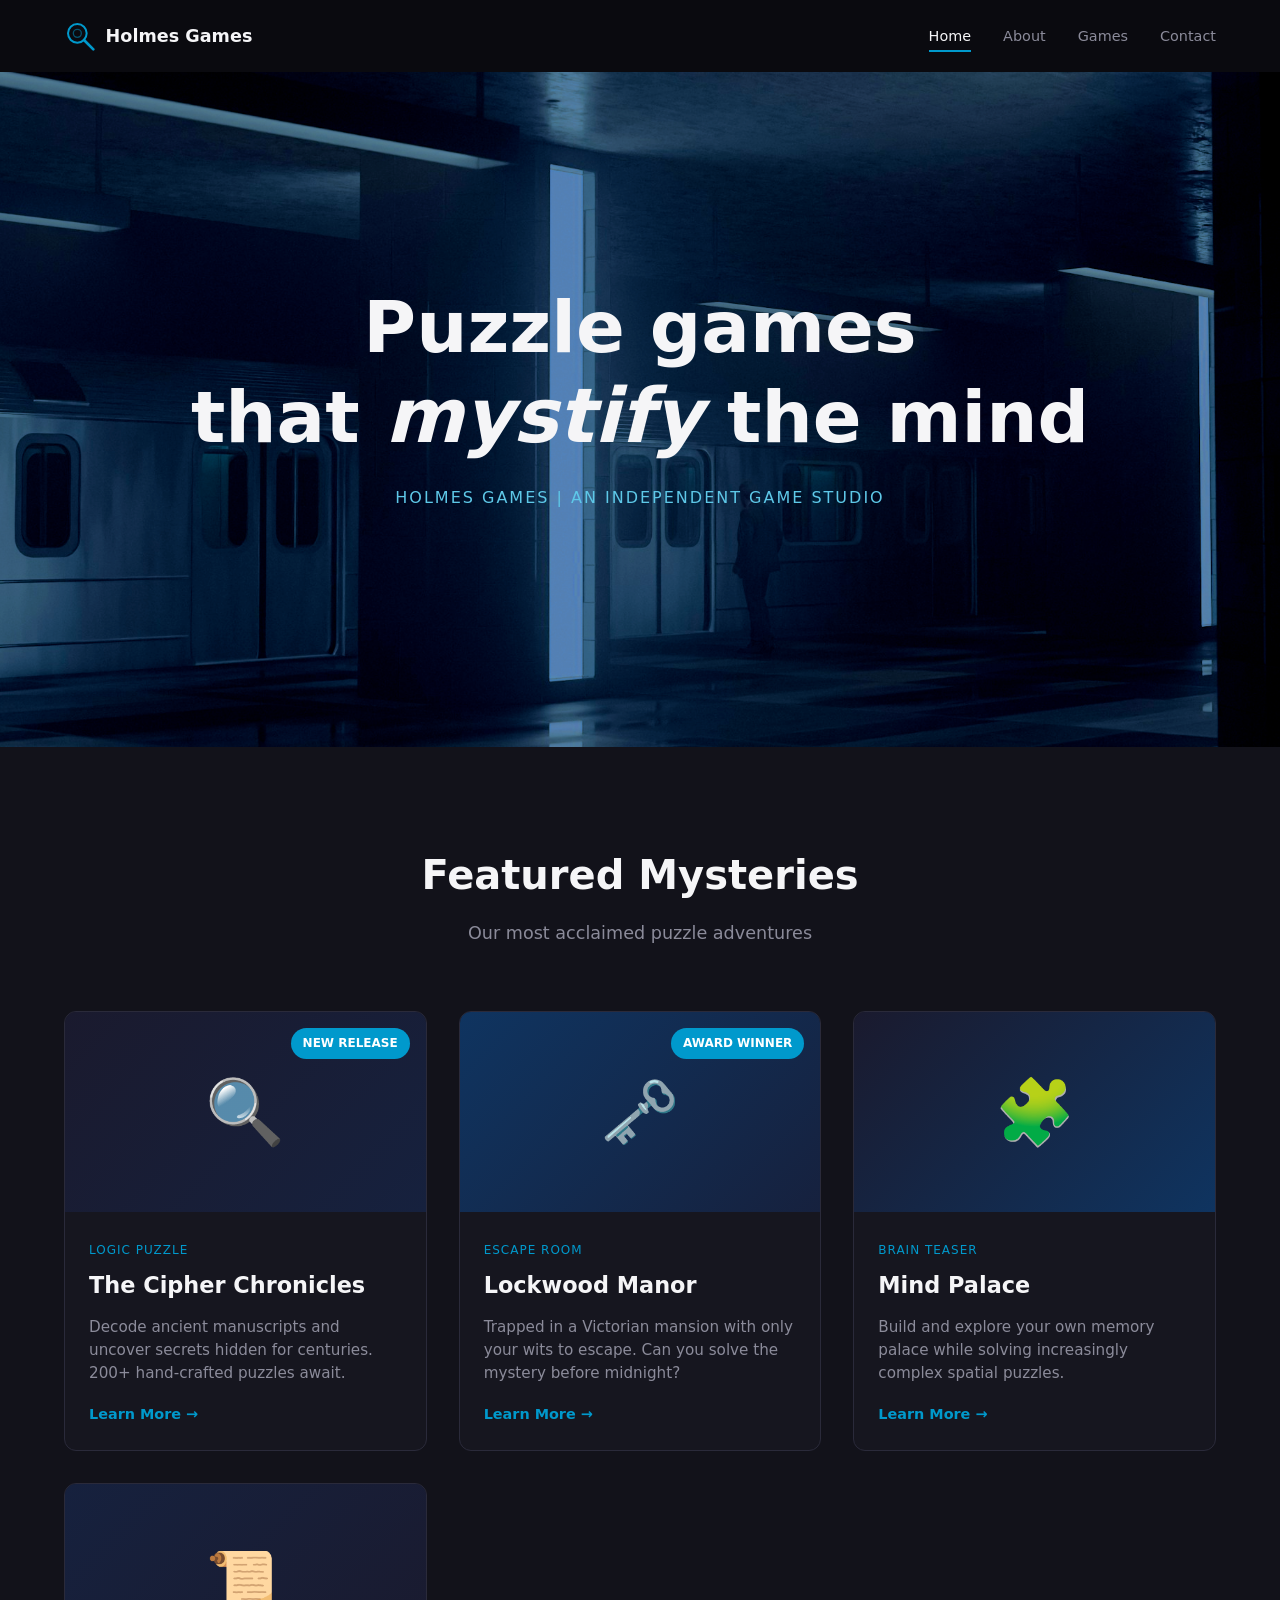
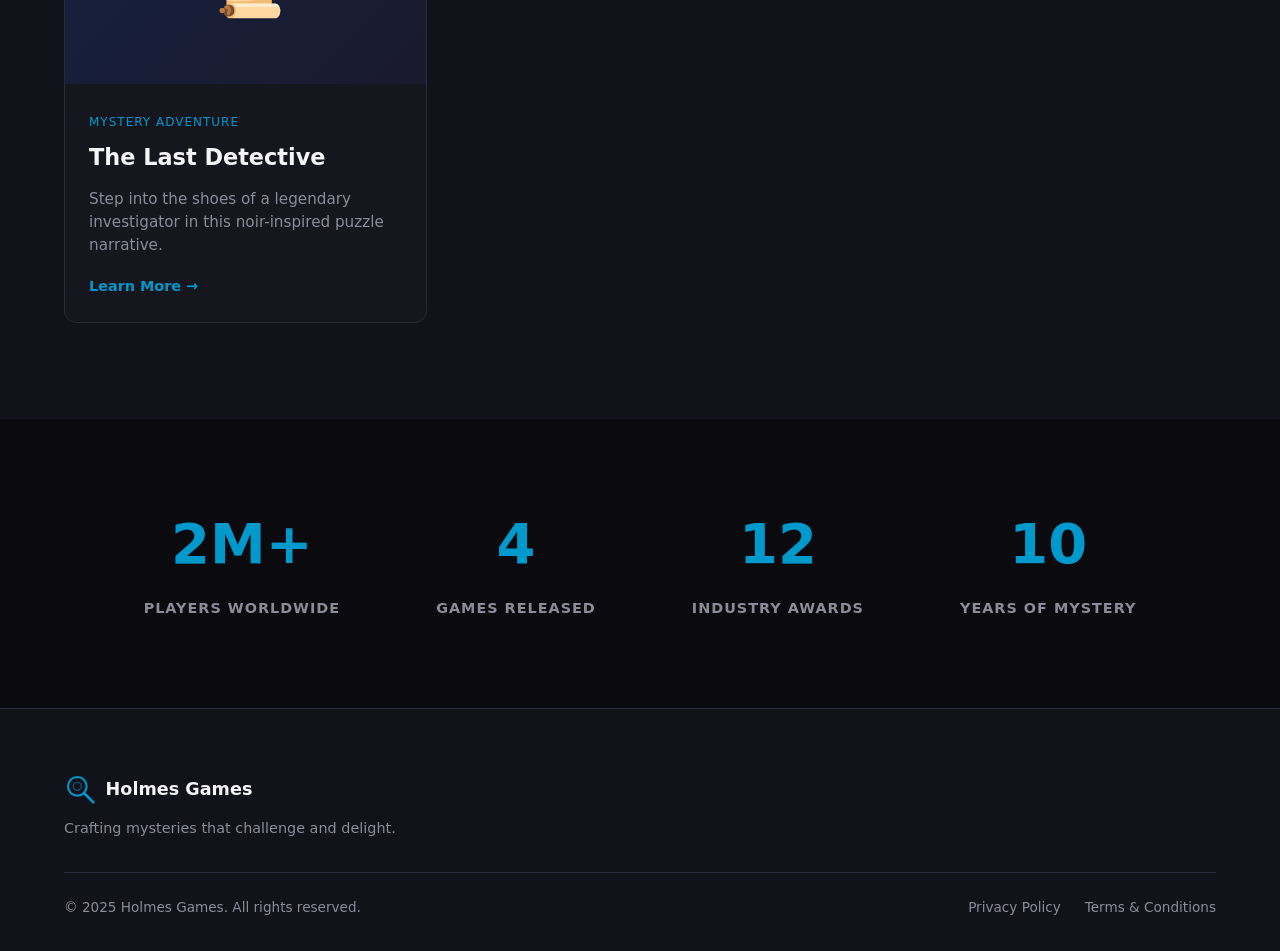
==== index.html @ ea0aa801 "full first website push" ====
<!DOCTYPE html>
<html lang="en">
<head>
    <meta charset="UTF-8">
    <meta name="viewport" content="width=device-width, initial-scale=1.0">
    <title>Holmes Games | Puzzle Game Studio</title>
    <link rel="stylesheet" href="styles.css">
</head>
<body>
    <!-- Navigation -->
    <nav class="navbar">
        <a href="index.html" class="logo">
            <svg class="logo-icon" viewBox="0 0 48 48" fill="none" xmlns="http://www.w3.org/2000/svg">
                <circle cx="20" cy="20" r="14" stroke="currentColor" stroke-width="3" fill="none"/>
                <line x1="30" y1="30" x2="44" y2="44" stroke="currentColor" stroke-width="4" stroke-linecap="round"/>
                <circle cx="20" cy="20" r="6" stroke="currentColor" stroke-width="2" fill="none" opacity="0.5"/>
            </svg>
            <span class="logo-text">Holmes Games</span>
        </a>
        <button class="mobile-menu-btn" onclick="toggleMobileMenu()">
            <span></span>
            <span></span>
            <span></span>
        </button>
        <ul class="nav-links">
            <li><a href="index.html" class="active">Home</a></li>
            <li><a href="about.html">About</a></li>
            <li><a href="games.html">Games</a></li>
            <li><a href="contact.html">Contact</a></li>
        </ul>
    </nav>

    <!-- Hero Section -->
    <section class="hero game-render-hero">
        <div class="hero-content">
            <h1 class="hero-title">
                <span class="hero-line">Puzzle games</span>
                <span class="hero-line">that <span class="hero-emphasis">mystify</span> the mind</span>
            </h1>
            <p class="hero-tagline">Holmes Games | An Independent Game Studio</p>
        </div>
    </section>

    <!-- Featured Games Section -->
    <section class="featured-games">
        <div class="section-header">
            <h2>Featured Mysteries</h2>
            <p>Our most acclaimed puzzle adventures</p>
        </div>
        <div class="games-grid">
            <article class="game-card">
                <div class="game-image" style="background: linear-gradient(135deg, #1a1a2e 0%, #16213e 100%);">
                    <div class="game-badge">New Release</div>
                    <div class="game-icon">🔍</div>
                </div>
                <div class="game-content">
                    <span class="game-genre">Logic Puzzle</span>
                    <h3>The Cipher Chronicles</h3>
                    <p>Decode ancient manuscripts and uncover secrets hidden for centuries. 200+ hand-crafted puzzles await.</p>
                    <a href="games.html" class="game-link">Learn More →</a>
                </div>
            </article>

            <article class="game-card">
                <div class="game-image" style="background: linear-gradient(135deg, #0f3460 0%, #16213e 100%);">
                    <div class="game-badge">Award Winner</div>
                    <div class="game-icon">🗝️</div>
                </div>
                <div class="game-content">
                    <span class="game-genre">Escape Room</span>
                    <h3>Lockwood Manor</h3>
                    <p>Trapped in a Victorian mansion with only your wits to escape. Can you solve the mystery before midnight?</p>
                    <a href="games.html" class="game-link">Learn More →</a>
                </div>
            </article>

            <article class="game-card">
                <div class="game-image" style="background: linear-gradient(135deg, #1a1a2e 0%, #0f3460 100%);">
                    <div class="game-icon">🧩</div>
                </div>
                <div class="game-content">
                    <span class="game-genre">Brain Teaser</span>
                    <h3>Mind Palace</h3>
                    <p>Build and explore your own memory palace while solving increasingly complex spatial puzzles.</p>
                    <a href="games.html" class="game-link">Learn More →</a>
                </div>
            </article>

            <article class="game-card">
                <div class="game-image" style="background: linear-gradient(135deg, #16213e 0%, #1a1a2e 100%);">
                    <div class="game-icon">📜</div>
                </div>
                <div class="game-content">
                    <span class="game-genre">Mystery Adventure</span>
                    <h3>The Last Detective</h3>
                    <p>Step into the shoes of a legendary investigator in this noir-inspired puzzle narrative.</p>
                    <a href="games.html" class="game-link">Learn More →</a>
                </div>
            </article>

        </div>
    </section>

    <!-- Stats Section -->
    <section class="stats-section">
        <div class="stat">
            <span class="stat-number">2M+</span>
            <span class="stat-label">Players Worldwide</span>
        </div>
        <div class="stat">
            <span class="stat-number">4</span>
            <span class="stat-label">Games Released</span>
        </div>
        <div class="stat">
            <span class="stat-number">12</span>
            <span class="stat-label">Industry Awards</span>
        </div>
        <div class="stat">
            <span class="stat-number">10</span>
            <span class="stat-label">Years of Mystery</span>
        </div>
    </section>
    
    <!-- Footer -->
    <footer class="footer">
        <div class="footer-main">
            <div class="footer-brand">
                <a href="index.html" class="logo">
                    <svg class="logo-icon" viewBox="0 0 48 48" fill="none" xmlns="http://www.w3.org/2000/svg">
                        <circle cx="20" cy="20" r="14" stroke="currentColor" stroke-width="3" fill="none"/>
                        <line x1="30" y1="30" x2="44" y2="44" stroke="currentColor" stroke-width="4" stroke-linecap="round"/>
                        <circle cx="20" cy="20" r="6" stroke="currentColor" stroke-width="2" fill="none" opacity="0.5"/>
                    </svg>
                    <span class="logo-text">Holmes Games</span>
                </a>
                <p class="footer-tagline">Crafting mysteries that challenge and delight.</p>
            </div>
        </div>
        <div class="footer-bottom">
            <p>&copy; 2025 Holmes Games. All rights reserved.</p>
            <div class="footer-links">
                <a href="privacy.html">Privacy Policy</a>
                <a href="terms.html">Terms & Conditions</a>
            </div>
        </div>
    </footer>

    <script src="script.js"></script>
</body>
</html>
---- styles.css ----
/* CSS Reset & Variables */
* {
    margin: 0;
    padding: 0;
    box-sizing: border-box;
}

:root {
    --color-bg: #0a0a0f;
    --color-bg-secondary: #12121a;
    --color-bg-card: #16161f;
    --color-text: #f5f5f7;
    --color-text-muted: #8b8b9a;
    --color-primary: #09c;
    --color-primary-hover: #0ad;
    --color-accent: #0ad;
    --color-highlight-accent: rgb(94, 200, 232);
    --color-border: #2a2a3a;
    
    --font-sans: 'Segoe UI', system-ui, -apple-system, sans-serif;
    --font-serif: Georgia, 'Times New Roman', serif;
    
    --transition-fast: 0.2s ease;
    --transition-medium: 0.3s ease;
}

html {
    scroll-behavior: smooth;
}

body {
    font-family: var(--font-sans);
    background-color: var(--color-bg);
    color: var(--color-text);
    line-height: 1.6;
    min-height: 100vh;
}

a {
    text-decoration: none;
    color: inherit;
    transition: color var(--transition-fast);
}

/* Navigation */
.navbar {
    display: flex;
    justify-content: space-between;
    align-items: center;
    padding: 1.25rem 5%;
    background: var(--color-bg);
    position: sticky;
    top: 0;
    z-index: 1000;
}

.logo {
    display: flex;
    align-items: center;
    gap: 0.6rem;
}

.logo-icon {
    width: 32px;
    height: 32px;
    color: var(--color-primary);
}

.logo-text {
    font-family: var(--font-sans);
    font-size: 1.1rem;
    font-weight: 700;
    color: var(--color-text);
}

.nav-links {
    display: flex;
    list-style: none;
    gap: 2rem;
}

.nav-links a {
    font-size: 0.9rem;
    font-weight: 500;
    color: var(--color-text-muted);
    position: relative;
    padding: 0.5rem 0;
}

.nav-links a:hover,
.nav-links a.active {
    color: var(--color-text);
}

.nav-links a::after {
    content: '';
    position: absolute;
    bottom: 0;
    left: 0;
    width: 0;
    height: 2px;
    background: var(--color-primary);
    transition: width var(--transition-medium);
}

.nav-links a:hover::after,
.nav-links a.active::after {
    width: 100%;
}

.mobile-menu-btn {
    display: none;
    flex-direction: column;
    gap: 5px;
    background: none;
    border: none;
    cursor: pointer;
    padding: 0.5rem;
}

.mobile-menu-btn span {
    width: 25px;
    height: 2px;
    background: var(--color-text);
    transition: var(--transition-fast);
}

/* Hero Section */
.hero {
    display: flex;
    flex-direction: column;
    align-items: center;
    justify-content: center;
    min-height: 75vh;
    padding: 6rem 5%;
    text-align: center;
    /* background: var(--color-bg); */
    background-image: url("./hero-bg.png");
    background-position: center;
    background-size: cover;
    position: relative;
}

.hero-content {
    max-width: 900px;
    position: relative;
    z-index: 2;
}

.hero-tagline {
    font-size: 1em;
    font-weight: 400;
    text-transform: uppercase;
    letter-spacing: 2px;
    color: var(--color-highlight-accent);
    margin-bottom: 1.5rem;
}

.hero-title {
    font-family: var(--font-sans);
    font-size: clamp(2.5rem, 6vw, 4.5rem);
    font-weight: 700;
    line-height: 1.2;
    margin-bottom: 1.5rem;
}

.hero-line {
    display: block;
}
.hero-emphasis {
    font-style: italic;
    font-size: 1.05em;
}

.hero-line.highlight {
    color: var(--color-text);
}

.hero-description {
    font-size: 1.25rem;
    color: var(--color-text-muted);
    margin-bottom: 2rem;
    max-width: 700px;
    margin-left: auto;
    margin-right: auto;
    line-height: 1.6;
}

.hero-buttons {
    display: flex;
    gap: 1rem;
    justify-content: center;
    flex-wrap: wrap;
}

.btn {
    display: inline-block;
    padding: 0.875rem 1.75rem;
    font-size: 0.95rem;
    font-weight: 600;
    border-radius: 6px;
    cursor: pointer;
    transition: all var(--transition-fast);
    border: none;
}

.btn-primary {
    background: var(--color-primary);
    color: #ffffff;
}

.btn-primary:hover {
    background: var(--color-primary-hover);
}

.btn-secondary {
    background: var(--color-bg-card);
    color: var(--color-text);
    border: 1px solid var(--color-border);
}

.btn-secondary:hover {
    border-color: var(--color-primary);
    color: var(--color-primary);
}

/* Featured Games Section */
.featured-games {
    padding: 6rem 5%;
    background: var(--color-bg-secondary);
}

.section-header {
    text-align: center;
    margin-bottom: 4rem;
}

.section-header h2 {
    font-family: var(--font-sans);
    font-size: 2.5rem;
    margin-bottom: 0.75rem;
    font-weight: 600;
}

.section-header p {
    color: var(--color-text-muted);
    font-size: 1.1rem;
}

.games-grid {
    display: grid;
    grid-template-columns: repeat(auto-fit, minmax(300px, 1fr));
    gap: 2rem;
    max-width: 1400px;
    margin: 0 auto;
}

.game-card {
    background: var(--color-bg-card);
    border-radius: 12px;
    overflow: hidden;
    transition: transform var(--transition-medium), box-shadow var(--transition-medium);
    border: 1px solid var(--color-border);
}

.game-card:hover {
    transform: translateY(-8px);
    box-shadow: 0 20px 40px rgba(0, 153, 204, 0.15);
}

.game-image {
    height: 200px;
    display: flex;
    align-items: center;
    justify-content: center;
    position: relative;
}

.game-icon {
    font-size: 4rem;
}

.game-badge {
    position: absolute;
    top: 1rem;
    right: 1rem;
    background: var(--color-primary);
    color: #ffffff;
    padding: 0.35rem 0.75rem;
    border-radius: 20px;
    font-size: 0.75rem;
    font-weight: 600;
    text-transform: uppercase;
}

.game-content {
    padding: 1.5rem;
}

.game-genre {
    display: inline-block;
    font-size: 0.75rem;
    text-transform: uppercase;
    letter-spacing: 1px;
    color: var(--color-primary);
    margin-bottom: 0.5rem;
}

.game-content h3 {
    font-family: var(--font-sans);
    font-size: 1.4rem;
    margin-bottom: 0.75rem;
    font-weight: 700;
}

.game-content p {
    color: var(--color-text-muted);
    font-size: 0.95rem;
    margin-bottom: 1rem;
    line-height: 1.5;
    max-width: 600px;
}

.game-link {
    color: var(--color-primary);
    font-weight: 600;
    font-size: 0.9rem;
    position: relative;
    display: inline-block;
}

.game-link:hover {
    color: var(--color-highlight-accent);
}

/* Stats Section */
.stats-section {
    display: flex;
    justify-content: center;
    gap: 6rem;
    padding: 5rem 5%;
    background: var(--color-bg);
    flex-wrap: wrap;
}

.stat {
    text-align: center;
}

.stat-number {
    display: block;
    font-family: var(--font-sans);
    font-size: 3.5rem;
    font-weight: 700;
    color: var(--color-primary);
    margin-bottom: 0.5rem;
}

.stat-label {
    display: block;
    font-size: 0.9rem;
    color: var(--color-text-muted);
    text-transform: uppercase;
    letter-spacing: 1px;
    margin-bottom: 0.5rem;
    font-weight: 600;
}

/* Footer */
.footer {
    background: var(--color-bg-secondary);
    padding: 4rem 5% 2rem;
    border-top: 1px solid var(--color-border);
}

.footer-main {
    max-width: 1400px;
    margin: 0 auto 2rem;
}

.footer-brand .logo {
    margin-bottom: 0.75rem;
}

.footer-tagline {
    color: var(--color-text-muted);
    font-size: 0.9rem;
}

.footer-bottom {
    display: flex;
    justify-content: space-between;
    align-items: center;
    padding-top: 1.5rem;
    border-top: 1px solid var(--color-border);
    flex-wrap: wrap;
    gap: 1rem;
    max-width: 1400px;
    margin: 0 auto;
}

.footer-bottom p {
    color: var(--color-text-muted);
    font-size: 0.85rem;
}

.footer-links {
    display: flex;
    gap: 1.5rem;
}

.footer-links a {
    color: var(--color-text-muted);
    font-size: 0.85rem;
}

.footer-links a:hover {
    color: var(--color-text);
}

/* About Page Styles */
.page-header {
    text-align: center;
    padding: 5rem 4rem;
    background: var(--color-bg-secondary);
}

.page-header h1 {
    font-family: var(--font-sans);
    font-size: clamp(2rem, 4vw, 3rem);
    margin-bottom: 1rem;
    font-weight: 700;
}

.page-header p {
    color: var(--color-text-muted);
    font-size: 1.1rem;
    max-width: 600px;
    margin: 0 auto;
}

.about-content {
    padding: 5rem 5%;
    max-width: 1200px;
    margin: 0 auto;
}

.about-section {
    margin-bottom: 4rem;
}

.about-section h2 {
    font-family: var(--font-sans);
    font-size: 1.5rem;
    color: var(--color-text);
    margin-bottom: 1.5rem;
    font-weight: 700;
}

.about-section p {
    color: var(--color-text-muted);
    font-size: 1.1rem;
    line-height: 1.8;
    margin-bottom: 1rem;
}

.team-grid {
    display: grid;
    grid-template-columns: repeat(auto-fit, minmax(250px, 1fr));
    gap: 2rem;
    margin-top: 2rem;
}

.team-member {
    background: var(--color-bg-card);
    padding: 2rem;
    border-radius: 12px;
    text-align: center;
    border: 1px solid var(--color-border);
}

.team-avatar {
    width: 100px;
    height: 100px;
    border-radius: 50%;
    background: var(--color-primary);
    margin: 0 auto 1rem;
    display: flex;
    align-items: center;
    justify-content: center;
    font-size: 2.5rem;
}

.team-member h3 {
    font-size: 1.2rem;
    margin-bottom: 0.25rem;
}

.team-member span {
    color: var(--color-text-muted);
    font-size: 0.9rem;
}

/* Games Page Styles */
.games-page-grid {
    padding: 0;
    display: flex;
    flex-direction: column;
    gap: 0;
}

.game-card-large {
    display: flex;
    flex-direction: row;
    background: var(--color-bg);
    overflow: hidden;
    border-bottom: 1px solid var(--color-border);
    transition: background var(--transition-medium);
}

.game-card-large:hover {
    background: var(--color-bg-card);
}

.game-card-large .game-image {
    width: 400px;
    min-height: 320px;
    flex-shrink: 0;
    height: auto;
}

.game-card-large .game-content {
    padding: 2.5rem 3rem;
}

.game-card-large h3 {
    font-family: var(--font-sans);
    font-size: 1.75rem;
    margin-bottom: 1rem;
    font-weight: 700;
}

.game-features {
    display: flex;
    flex-wrap: wrap;
    gap: 0.5rem;
    margin-top: 1.5rem;
}

.game-feature {
    background: var(--color-bg-secondary);
    padding: 0.4rem 0.85rem;
    border-radius: 4px;
    font-size: 0.75rem;
    color: var(--color-text-muted);
    font-weight: 500;
}

/* Contact Page Styles */
.contact-section {
    padding: 5rem 5%;
    max-width: 800px;
    margin: 0 auto;
}

.contact-form {
    background: var(--color-bg-card);
    padding: 3rem;
    border-radius: 16px;
    border: 1px solid var(--color-border);
}

.form-group {
    margin-bottom: 1.5rem;
}

.form-group label {
    display: block;
    margin-bottom: 0.5rem;
    font-weight: 500;
    color: var(--color-text);
}

.form-group input,
.form-group textarea,
.form-group select {
    width: 100%;
    padding: 1rem;
    background: var(--color-bg);
    border: 1px solid var(--color-border);
    border-radius: 8px;
    color: var(--color-text);
    font-family: var(--font-sans);
    font-size: 1rem;
    transition: border-color var(--transition-fast);
}

.form-group input:focus,
.form-group textarea:focus,
.form-group select:focus {
    outline: none;
    border-color: var(--color-primary);
}

.form-group textarea {
    min-height: 150px;
    resize: vertical;
}

.form-submit {
    width: 100%;
    padding: 1rem;
    background: var(--color-primary);
    color: var(--color-bg);
    border: none;
    border-radius: 8px;
    font-size: 1rem;
    font-weight: 600;
    cursor: pointer;
    transition: background var(--transition-fast);
}

.form-submit:hover {
    background: var(--color-primary-hover);
}

/* Security warning banner (for training display) */
.security-warning {
    background: #ff4444;
    color: white;
    padding: 1rem;
    text-align: center;
    font-size: 0.9rem;
}

.security-warning strong {
    display: block;
    margin-bottom: 0.25rem;
}

/* Legal Pages */
.legal-content {
    padding: 4rem 5%;
    max-width: 900px;
    margin: 0 auto;
}

.legal-content h2 {
    font-family: var(--font-sans);
    font-size: 1.25rem;
    color: var(--color-text);
    margin-top: 2rem;
    margin-bottom: 1rem;
    font-weight: 700;
}

.legal-content p,
.legal-content li {
    color: var(--color-text-muted);
    line-height: 1.8;
    margin-bottom: 1rem;
}

.legal-content ul {
    padding-left: 1.5rem;
}

/* Responsive Design */
@media (max-width: 768px) {
    .nav-links {
        display: none;
        position: absolute;
        top: 100%;
        left: 0;
        right: 0;
        background: var(--color-bg-secondary);
        flex-direction: column;
        padding: 1rem;
        gap: 0;
        border-bottom: 1px solid var(--color-border);
    }

    .nav-links.active {
        display: flex;
    }

    .nav-links li {
        border-bottom: 1px solid var(--color-border);
    }

    .nav-links li:last-child {
        border-bottom: none;
    }

    .nav-links a {
        display: block;
        padding: 1rem;
    }

    .mobile-menu-btn {
        display: flex;
    }

    .hero {
        padding: 4rem 5%;
        min-height: 50vh;
    }

    .magnifying-glass-hero {
        width: 300px;
        height: 300px;
    }

    .stats-section {
        gap: 2rem 4rem;
        padding: 3rem 5%;
    }

    .stat-number {
        font-size: 2.5rem;
    }

    .footer-bottom {
        flex-direction: column;
        text-align: center;
    }

    .game-card {
        flex-direction: column;
    }

    .game-card .game-image {
        width: 100%;
        min-height: 200px;
    }

    .game-card .game-content {
        padding: 1.5rem;
    }

    .game-card-large {
        flex-direction: column;
    }

    .game-card-large .game-image {
        width: 100%;
        min-height: 200px;
    }

    .game-card-large .game-content {
        padding: 1.5rem;
    }

    .contact-form {
        padding: 1.5rem;
    }
}
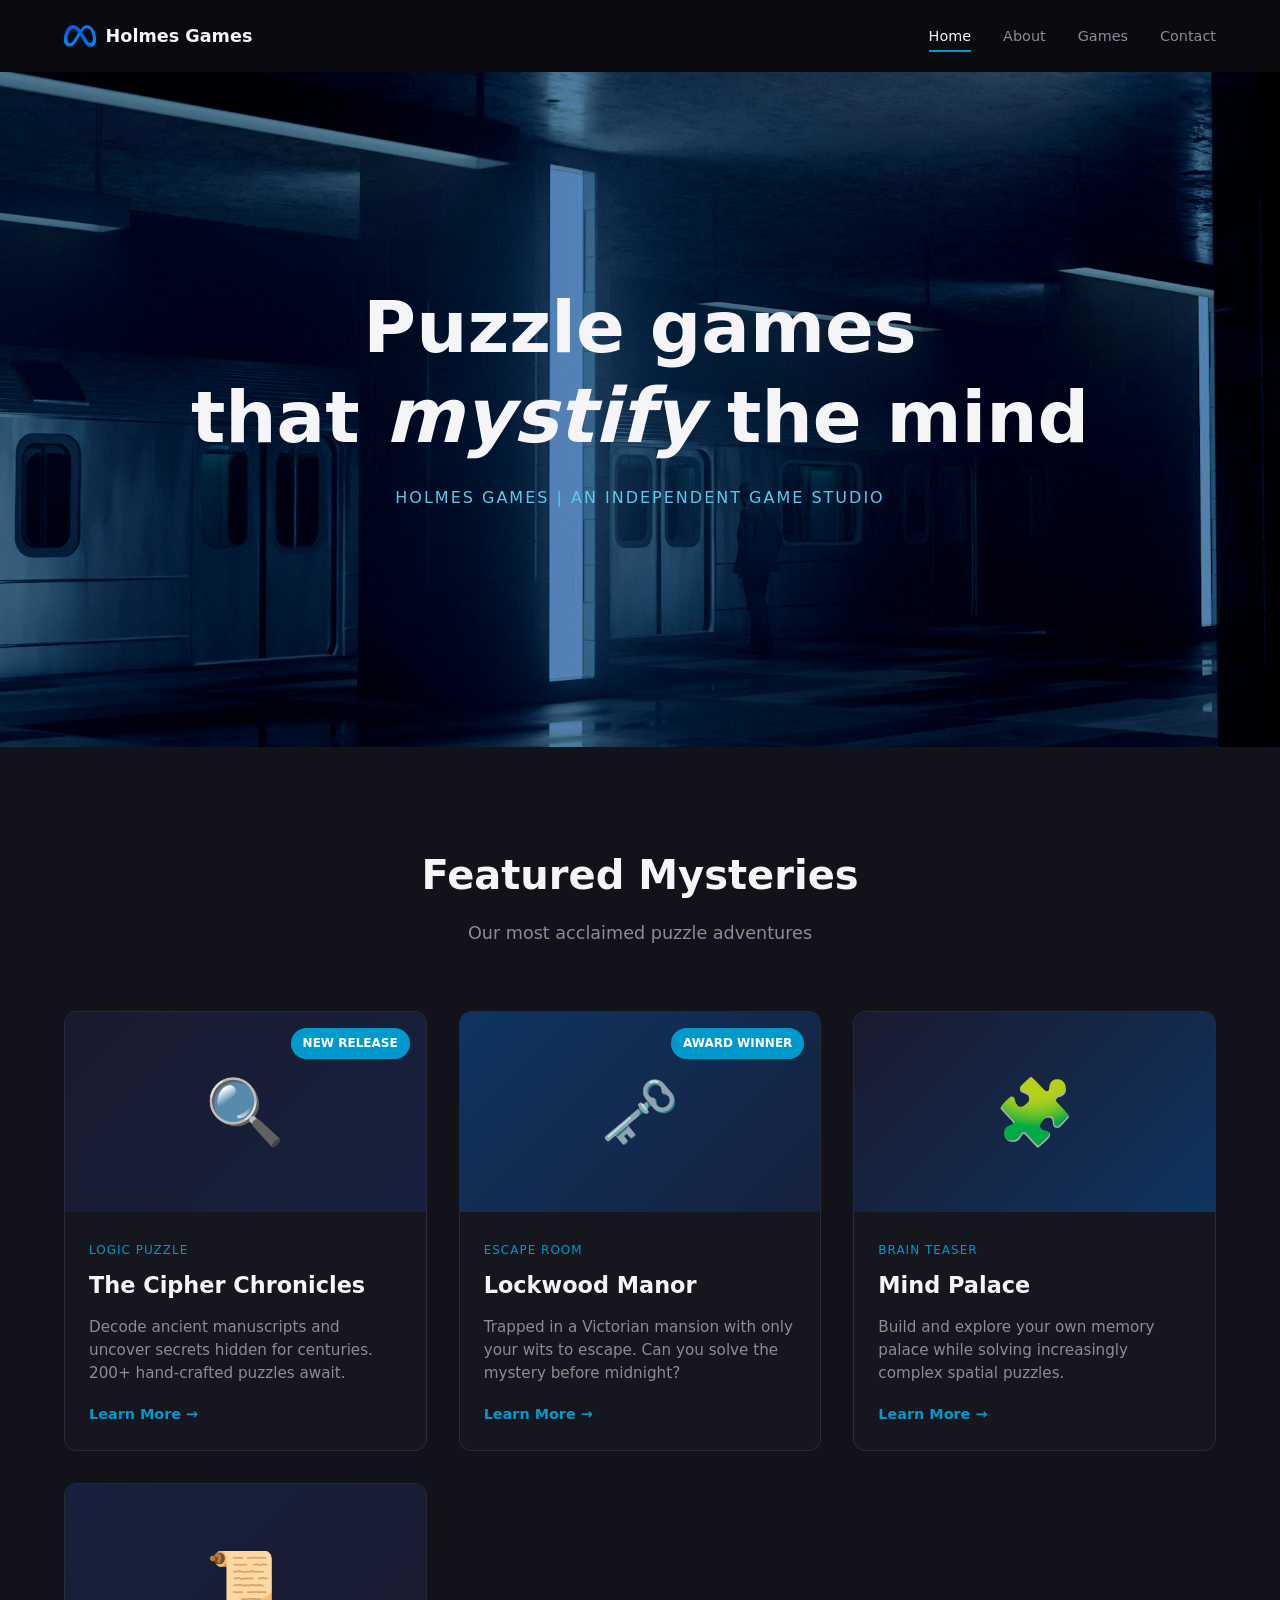
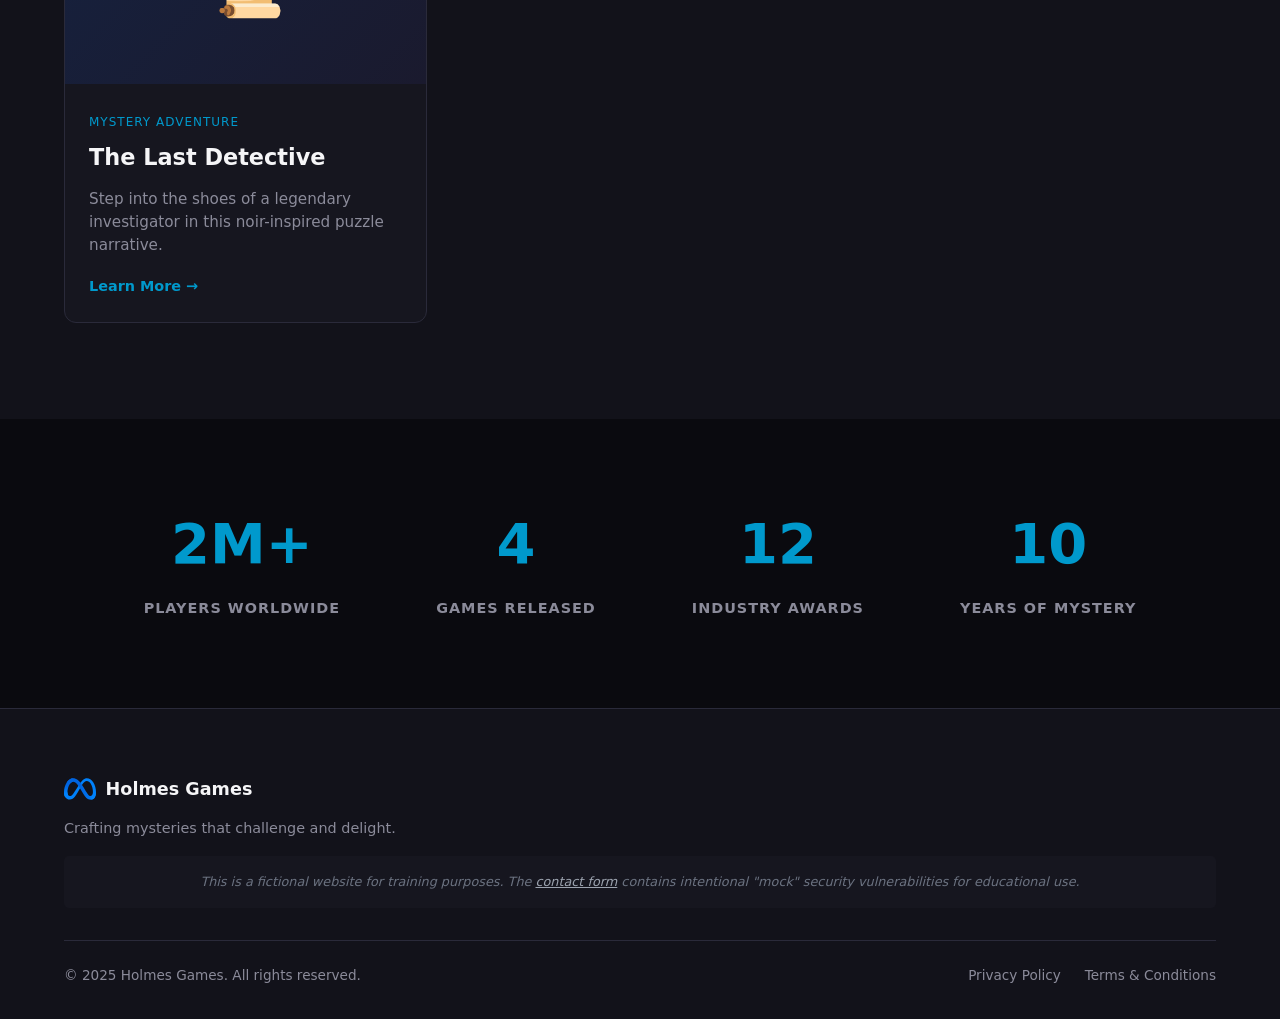
==== commit 10e92e40: "rework of warning ui, terms and privacy content" ====
--- a/index.html
+++ b/index.html
@@ -10,10 +10,8 @@
     <!-- Navigation -->
     <nav class="navbar">
         <a href="index.html" class="logo">
-            <svg class="logo-icon" viewBox="0 0 48 48" fill="none" xmlns="http://www.w3.org/2000/svg">
-                <circle cx="20" cy="20" r="14" stroke="currentColor" stroke-width="3" fill="none"/>
-                <line x1="30" y1="30" x2="44" y2="44" stroke="currentColor" stroke-width="4" stroke-linecap="round"/>
-                <circle cx="20" cy="20" r="6" stroke="currentColor" stroke-width="2" fill="none" opacity="0.5"/>
+            <svg class="logo-icon" preserveAspectRatio="xMidYMid" viewBox="0 0 256 171">
+                <defs><linearGradient id="meta__a" x1="13.878%" x2="89.144%" y1="55.934%" y2="58.694%"><stop offset="0%" stop-color="#0064E1"/><stop offset="40%" stop-color="#0064E1"/><stop offset="83%" stop-color="#0073EE"/><stop offset="100%" stop-color="#0082FB"/></linearGradient><linearGradient id="meta__b" x1="54.315%" x2="54.315%" y1="82.782%" y2="39.307%"><stop offset="0%" stop-color="#0082FB"/><stop offset="100%" stop-color="#0064E0"/></linearGradient></defs><path fill="#0081FB" d="M27.651 112.136c0 9.775 2.146 17.28 4.95 21.82 3.677 5.947 9.16 8.466 14.751 8.466 7.211 0 13.808-1.79 26.52-19.372 10.185-14.092 22.186-33.874 30.26-46.275l13.675-21.01c9.499-14.591 20.493-30.811 33.1-41.806C161.196 4.985 172.298 0 183.47 0c18.758 0 36.625 10.87 50.3 31.257C248.735 53.584 256 81.707 256 110.729c0 17.253-3.4 29.93-9.187 39.946-5.591 9.686-16.488 19.363-34.818 19.363v-27.616c15.695 0 19.612-14.422 19.612-30.927 0-23.52-5.484-49.623-17.564-68.273-8.574-13.23-19.684-21.313-31.907-21.313-13.22 0-23.859 9.97-35.815 27.75-6.356 9.445-12.882 20.956-20.208 33.944l-8.066 14.289c-16.203 28.728-20.307 35.271-28.408 46.07-14.2 18.91-26.324 26.076-42.287 26.076-18.935 0-30.91-8.2-38.325-20.556C2.973 139.413 0 126.202 0 111.148l27.651.988Z"/><path fill="url(#meta__a)" d="M21.802 33.206C34.48 13.666 52.774 0 73.757 0 85.91 0 97.99 3.597 110.605 13.897c13.798 11.261 28.505 29.805 46.853 60.368l6.58 10.967c15.881 26.459 24.917 40.07 30.205 46.49 6.802 8.243 11.565 10.7 17.752 10.7 15.695 0 19.612-14.422 19.612-30.927l24.393-.766c0 17.253-3.4 29.93-9.187 39.946-5.591 9.686-16.488 19.363-34.818 19.363-11.395 0-21.49-2.475-32.654-13.007-8.582-8.083-18.615-22.443-26.334-35.352l-22.96-38.352C118.528 64.08 107.96 49.73 101.845 43.23c-6.578-6.988-15.036-15.428-28.532-15.428-10.923 0-20.2 7.666-27.963 19.39L21.802 33.206Z"/><path fill="url(#meta__b)" d="M73.312 27.802c-10.923 0-20.2 7.666-27.963 19.39-10.976 16.568-17.698 41.245-17.698 64.944 0 9.775 2.146 17.28 4.95 21.82L9.027 149.482C2.973 139.413 0 126.202 0 111.148 0 83.772 7.514 55.24 21.802 33.206 34.48 13.666 52.774 0 73.757 0l-.445 27.802Z"/>
             </svg>
             <span class="logo-text">Holmes Games</span>
         </a>
@@ -126,14 +124,13 @@
         <div class="footer-main">
             <div class="footer-brand">
                 <a href="index.html" class="logo">
-                    <svg class="logo-icon" viewBox="0 0 48 48" fill="none" xmlns="http://www.w3.org/2000/svg">
-                        <circle cx="20" cy="20" r="14" stroke="currentColor" stroke-width="3" fill="none"/>
-                        <line x1="30" y1="30" x2="44" y2="44" stroke="currentColor" stroke-width="4" stroke-linecap="round"/>
-                        <circle cx="20" cy="20" r="6" stroke="currentColor" stroke-width="2" fill="none" opacity="0.5"/>
+                    <svg class="logo-icon" preserveAspectRatio="xMidYMid" viewBox="0 0 256 171">
+                        <defs><linearGradient id="meta__a" x1="13.878%" x2="89.144%" y1="55.934%" y2="58.694%"><stop offset="0%" stop-color="#0064E1"/><stop offset="40%" stop-color="#0064E1"/><stop offset="83%" stop-color="#0073EE"/><stop offset="100%" stop-color="#0082FB"/></linearGradient><linearGradient id="meta__b" x1="54.315%" x2="54.315%" y1="82.782%" y2="39.307%"><stop offset="0%" stop-color="#0082FB"/><stop offset="100%" stop-color="#0064E0"/></linearGradient></defs><path fill="#0081FB" d="M27.651 112.136c0 9.775 2.146 17.28 4.95 21.82 3.677 5.947 9.16 8.466 14.751 8.466 7.211 0 13.808-1.79 26.52-19.372 10.185-14.092 22.186-33.874 30.26-46.275l13.675-21.01c9.499-14.591 20.493-30.811 33.1-41.806C161.196 4.985 172.298 0 183.47 0c18.758 0 36.625 10.87 50.3 31.257C248.735 53.584 256 81.707 256 110.729c0 17.253-3.4 29.93-9.187 39.946-5.591 9.686-16.488 19.363-34.818 19.363v-27.616c15.695 0 19.612-14.422 19.612-30.927 0-23.52-5.484-49.623-17.564-68.273-8.574-13.23-19.684-21.313-31.907-21.313-13.22 0-23.859 9.97-35.815 27.75-6.356 9.445-12.882 20.956-20.208 33.944l-8.066 14.289c-16.203 28.728-20.307 35.271-28.408 46.07-14.2 18.91-26.324 26.076-42.287 26.076-18.935 0-30.91-8.2-38.325-20.556C2.973 139.413 0 126.202 0 111.148l27.651.988Z"/><path fill="url(#meta__a)" d="M21.802 33.206C34.48 13.666 52.774 0 73.757 0 85.91 0 97.99 3.597 110.605 13.897c13.798 11.261 28.505 29.805 46.853 60.368l6.58 10.967c15.881 26.459 24.917 40.07 30.205 46.49 6.802 8.243 11.565 10.7 17.752 10.7 15.695 0 19.612-14.422 19.612-30.927l24.393-.766c0 17.253-3.4 29.93-9.187 39.946-5.591 9.686-16.488 19.363-34.818 19.363-11.395 0-21.49-2.475-32.654-13.007-8.582-8.083-18.615-22.443-26.334-35.352l-22.96-38.352C118.528 64.08 107.96 49.73 101.845 43.23c-6.578-6.988-15.036-15.428-28.532-15.428-10.923 0-20.2 7.666-27.963 19.39L21.802 33.206Z"/><path fill="url(#meta__b)" d="M73.312 27.802c-10.923 0-20.2 7.666-27.963 19.39-10.976 16.568-17.698 41.245-17.698 64.944 0 9.775 2.146 17.28 4.95 21.82L9.027 149.482C2.973 139.413 0 126.202 0 111.148 0 83.772 7.514 55.24 21.802 33.206 34.48 13.666 52.774 0 73.757 0l-.445 27.802Z"/>
                     </svg>
                     <span class="logo-text">Holmes Games</span>
                 </a>
                 <p class="footer-tagline">Crafting mysteries that challenge and delight.</p>
+                <p class="footer-training-notice">This is a fictional website for training purposes. The <a href="contact.html">contact form</a> contains intentional "mock" security vulnerabilities for educational use.</p>
             </div>
         </div>
         <div class="footer-bottom">
--- a/styles.css
+++ b/styles.css
@@ -624,18 +624,25 @@
     background: var(--color-primary-hover);
 }
 
-/* Security warning banner (for training display) */
-.security-warning {
-    background: #ff4444;
-    color: white;
-    padding: 1rem;
+/* Subtle footer training notice */
+.footer-training-notice {
+    margin: 1rem 0;
     text-align: center;
-    font-size: 0.9rem;
-}
-
-.security-warning strong {
-    display: block;
-    margin-bottom: 0.25rem;
+    padding: 1rem 5%;
+    background: var(--color-bg-card);
+    font-size: 0.8rem;
+    color: #6b7280;
+    border-radius: 5px;
+    font-style: italic;
+}
+
+.footer-training-notice a {
+    color: #9ca3af;
+    text-decoration: underline;
+}
+
+.footer-training-notice a:hover {
+    color: var(--color-text-muted);
 }
 
 /* Legal Pages */
